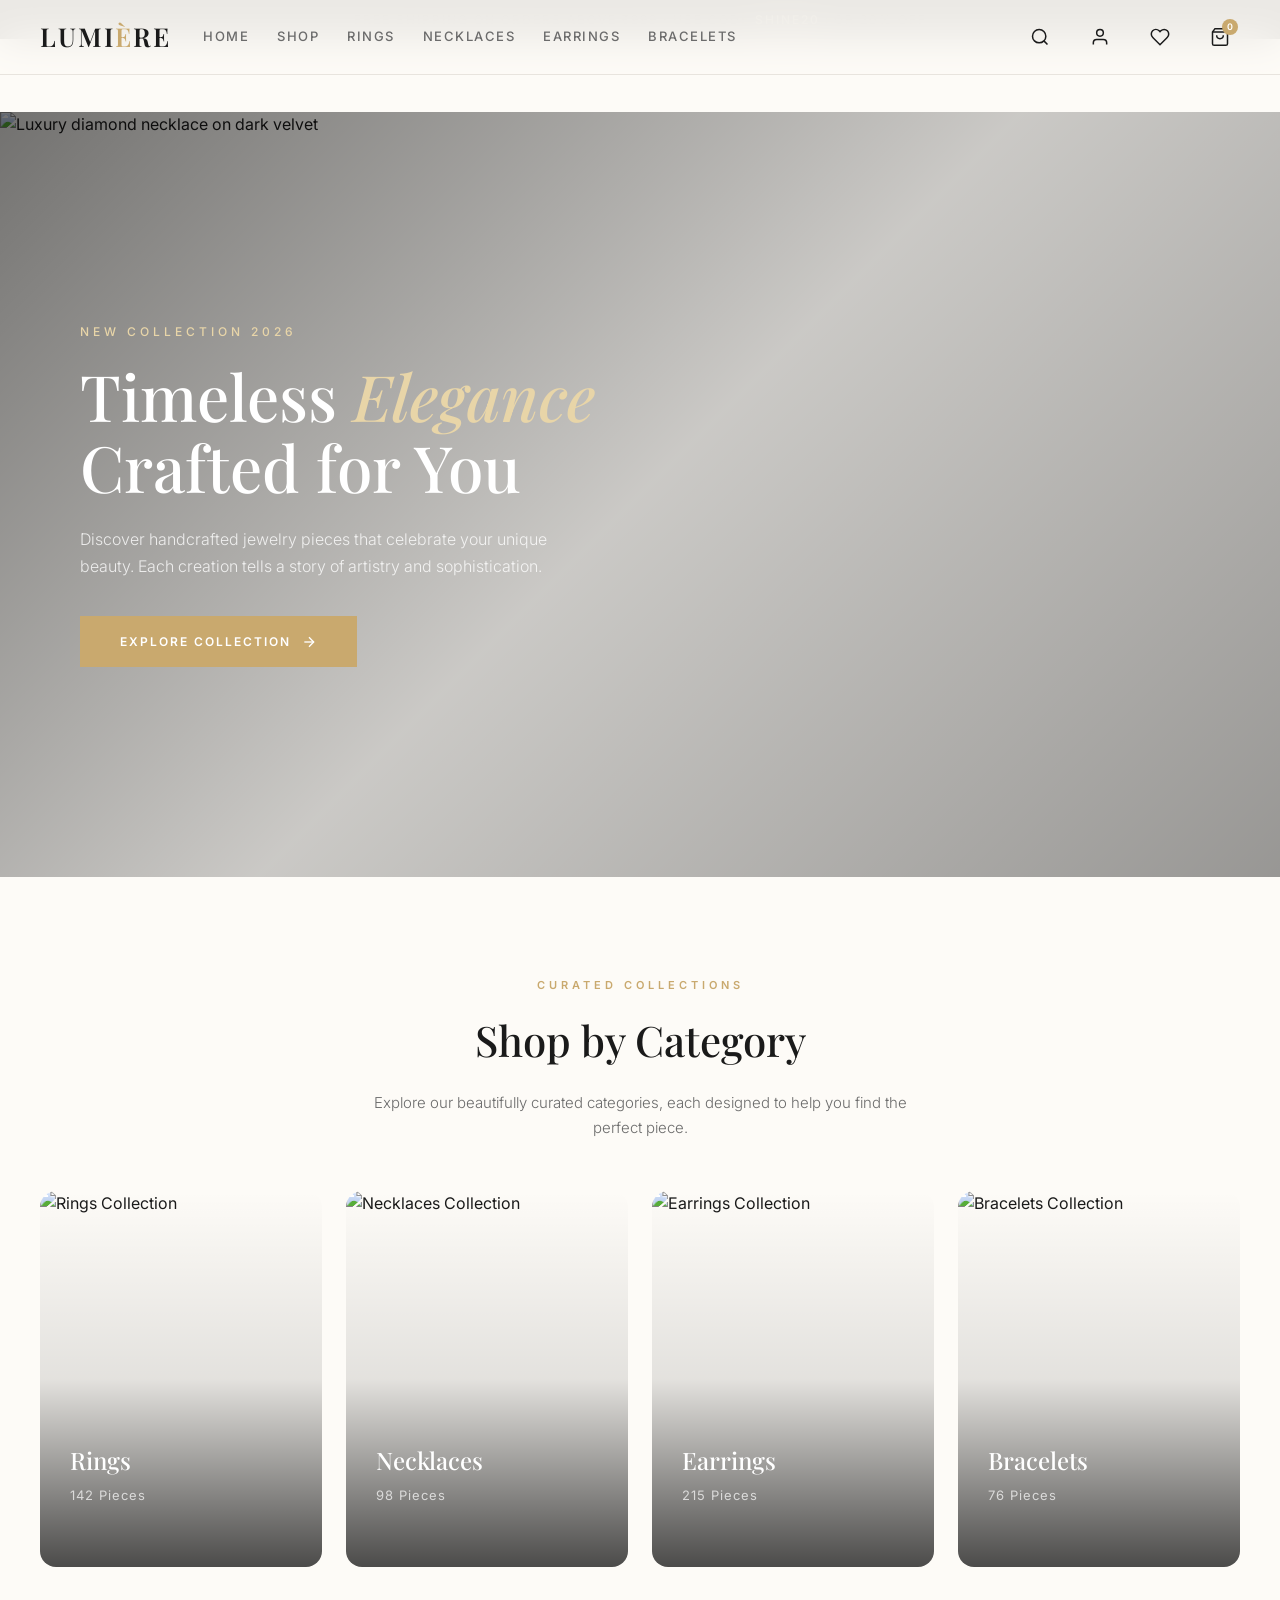
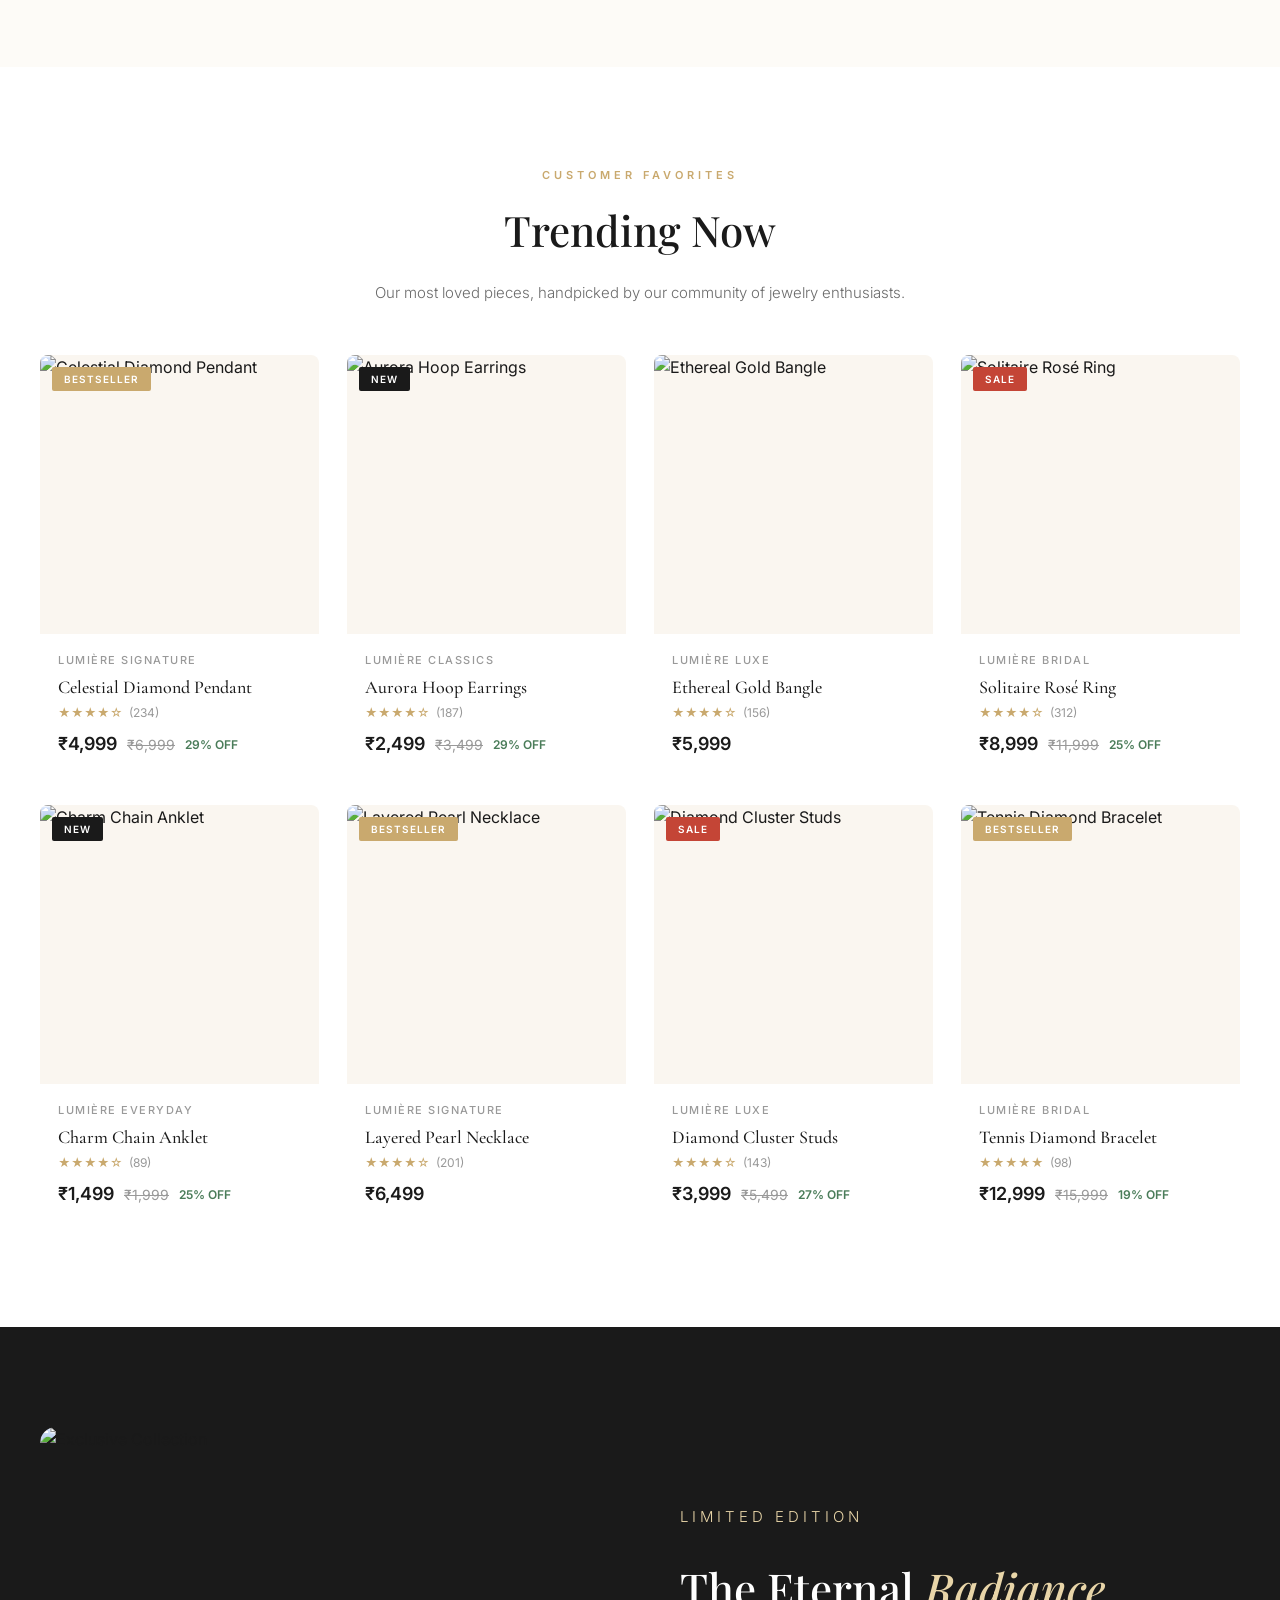
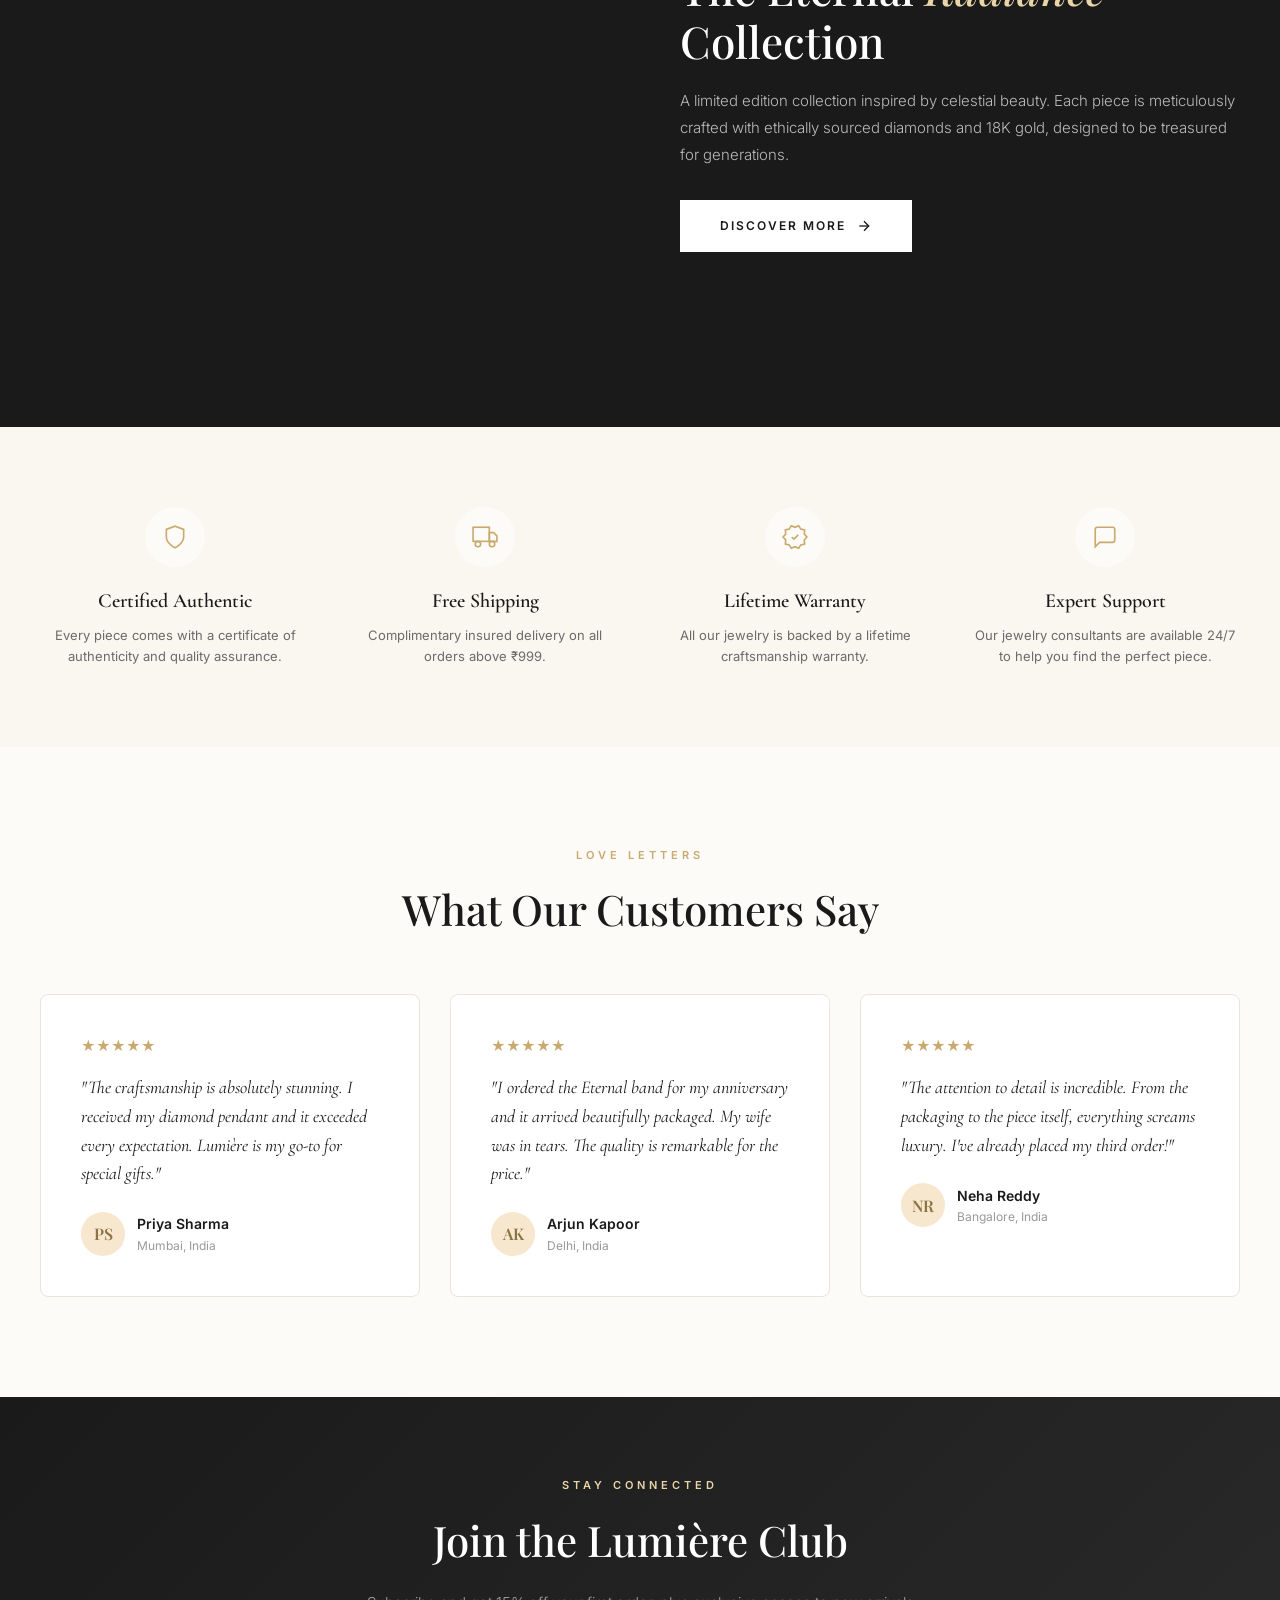
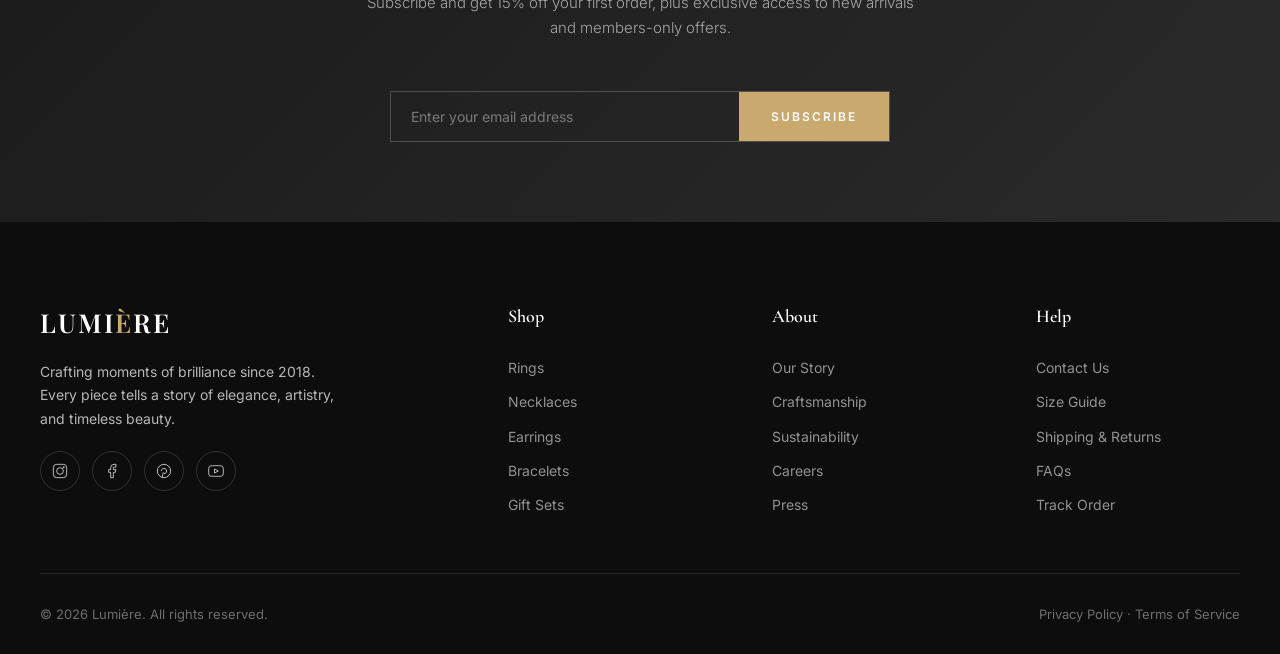
==== index.html @ 69753216 "DONE" ====
<!DOCTYPE html>
<html lang="en">

<head>
    <meta charset="UTF-8">
    <meta name="viewport" content="width=device-width, initial-scale=1.0">
    <meta name="description"
        content="Lumière — Exquisite handcrafted jewelry. Discover timeless elegance in our curated collection of rings, necklaces, earrings, and bracelets.">
    <title>Lumière | Luxury Jewelry — Timeless Elegance</title>
    <link rel="stylesheet" href="styles.css">
    <link rel="stylesheet" href="modal.css">
</head>

<body>

    <!-- Announcement Bar -->
    <div class="announcement-bar">
        Free shipping on orders above ₹999 · Use code <span>SHINE20</span> for 20% off
    </div>

    <!-- Navbar -->
    <nav class="navbar" id="navbar">
        <div class="navbar-inner">
            <div class="nav-left">
                <a href="index.html" class="nav-logo">LUMI<span>È</span>RE</a>
                <div class="nav-links">
                    <a href="index.html">Home</a>
                    <a href="category.html">Shop</a>
                    <a href="category.html?cat=rings">Rings</a>
                    <a href="category.html?cat=necklaces">Necklaces</a>
                    <a href="category.html?cat=earrings">Earrings</a>
                    <a href="category.html?cat=bracelets">Bracelets</a>
                </div>
            </div>
            <div class="nav-right">
                <button class="nav-icon" aria-label="Search">
                    <svg xmlns="http://www.w3.org/2000/svg" fill="none" viewBox="0 0 24 24" stroke="currentColor"
                        stroke-width="1.8">
                        <circle cx="11" cy="11" r="8" />
                        <path d="m21 21-4.35-4.35" />
                    </svg>
                </button>
                <button class="nav-icon account-trigger" aria-label="Account">
                    <svg xmlns="http://www.w3.org/2000/svg" fill="none" viewBox="0 0 24 24" stroke="currentColor"
                        stroke-width="1.8">
                        <path d="M20 21v-2a4 4 0 0 0-4-4H8a4 4 0 0 0-4 4v2" />
                        <circle cx="12" cy="7" r="4" />
                    </svg>
                </button>
                <button class="nav-icon" aria-label="Wishlist">
                    <svg xmlns="http://www.w3.org/2000/svg" fill="none" viewBox="0 0 24 24" stroke="currentColor"
                        stroke-width="1.8">
                        <path
                            d="M20.84 4.61a5.5 5.5 0 0 0-7.78 0L12 5.67l-1.06-1.06a5.5 5.5 0 0 0-7.78 7.78l1.06 1.06L12 21.23l7.78-7.78 1.06-1.06a5.5 5.5 0 0 0 0-7.78z" />
                    </svg>
                </button>
                <a href="cart.html" class="nav-icon" aria-label="Cart">
                    <svg xmlns="http://www.w3.org/2000/svg" fill="none" viewBox="0 0 24 24" stroke="currentColor"
                        stroke-width="1.8">
                        <path d="M6 2 3 6v14a2 2 0 0 0 2 2h14a2 2 0 0 0 2-2V6l-3-4z" />
                        <line x1="3" y1="6" x2="21" y2="6" />
                        <path d="M16 10a4 4 0 0 1-8 0" />
                    </svg>
                    <span class="cart-count" id="navCartCount">3</span>
                </a>
                <button class="hamburger" id="hamburgerBtn" aria-label="Menu">
                    <span></span><span></span><span></span>
                </button>
            </div>
        </div>
    </nav>

    <!-- Mobile Nav -->
    <div class="mobile-overlay" id="mobileOverlay"></div>
    <div class="mobile-nav" id="mobileNav">
        <button class="mobile-nav-close" id="mobileNavClose">✕</button>
        <a href="index.html">Home</a>
        <a href="category.html">Shop All</a>
        <a href="category.html?cat=rings">Rings</a>
        <a href="category.html?cat=necklaces">Necklaces</a>
        <a href="category.html?cat=earrings">Earrings</a>
        <a href="category.html?cat=bracelets">Bracelets</a>
    </div>

    <!-- Hero Section -->
    <section class="hero" id="hero">
        <div class="hero-bg">
            <img src="images/hero-banner.png" alt="Luxury diamond necklace on dark velvet">
            <div class="hero-overlay"></div>
        </div>
        <div class="hero-content">
            <p class="hero-subtitle">New Collection 2026</p>
            <h1 class="hero-title">Timeless <em>Elegance</em> Crafted for You</h1>
            <p class="hero-desc">Discover handcrafted jewelry pieces that celebrate your unique beauty. Each creation
                tells a story of artistry and sophistication.</p>
            <a href="category.html" class="btn-primary">
                Explore Collection
                <svg xmlns="http://www.w3.org/2000/svg" fill="none" viewBox="0 0 24 24" stroke="currentColor"
                    stroke-width="2">
                    <path d="M5 12h14" />
                    <path d="m12 5 7 7-7 7" />
                </svg>
            </a>
        </div>
    </section>

    <!-- Categories Section -->
    <section class="categories-section">
        <div class="container">
            <div class="section-header">
                <p class="section-tag">Curated Collections</p>
                <h2 class="section-title">Shop by Category</h2>
                <p class="section-desc">Explore our beautifully curated categories, each designed to help you find the
                    perfect piece.</p>
            </div>
            <div class="categories-grid">
                <a href="category.html?cat=rings" class="category-card">
                    <img src="images/rings-category.png" alt="Rings Collection">
                    <div class="category-card-overlay">
                        <h3>Rings</h3>
                        <p>142 Pieces</p>
                        <span class="explore-link">Explore →</span>
                    </div>
                </a>
                <a href="category.html?cat=necklaces" class="category-card">
                    <img src="images/necklace-category.png" alt="Necklaces Collection">
                    <div class="category-card-overlay">
                        <h3>Necklaces</h3>
                        <p>98 Pieces</p>
                        <span class="explore-link">Explore →</span>
                    </div>
                </a>
                <a href="category.html?cat=earrings" class="category-card">
                    <img src="images/earrings-category.png" alt="Earrings Collection">
                    <div class="category-card-overlay">
                        <h3>Earrings</h3>
                        <p>215 Pieces</p>
                        <span class="explore-link">Explore →</span>
                    </div>
                </a>
                <a href="category.html?cat=bracelets" class="category-card">
                    <img src="images/bracelet-category.png" alt="Bracelets Collection">
                    <div class="category-card-overlay">
                        <h3>Bracelets</h3>
                        <p>76 Pieces</p>
                        <span class="explore-link">Explore →</span>
                    </div>
                </a>
            </div>
        </div>
    </section>

    <!-- Trending Products -->
    <section class="trending-section">
        <div class="container">
            <div class="section-header">
                <p class="section-tag">Customer Favorites</p>
                <h2 class="section-title">Trending Now</h2>
                <p class="section-desc">Our most loved pieces, handpicked by our community of jewelry enthusiasts.</p>
            </div>
            <div class="products-grid" id="trendingGrid">
                <!-- Products injected by JS -->
            </div>
        </div>
    </section>

    <!-- Banner CTA -->
    <section class="banner-cta">
        <div class="container">
            <div class="banner-cta-inner">
                <div class="banner-cta-img">
                    <img src="images/product-detail.png" alt="Exclusive Collection">
                </div>
                <div class="banner-cta-content">
                    <p class="section-tag">Limited Edition</p>
                    <h2>The Eternal <em style="font-family:var(--font-display);color:var(--gold-light);">Radiance</em>
                        Collection</h2>
                    <p>A limited edition collection inspired by celestial beauty. Each piece is meticulously crafted
                        with ethically sourced diamonds and 18K gold, designed to be treasured for generations.</p>
                    <a href="category.html" class="btn-primary" style="background:#fff;color:var(--charcoal);">
                        Discover More
                        <svg xmlns="http://www.w3.org/2000/svg" fill="none" viewBox="0 0 24 24" stroke="currentColor"
                            stroke-width="2">
                            <path d="M5 12h14" />
                            <path d="m12 5 7 7-7 7" />
                        </svg>
                    </a>
                </div>
            </div>
        </div>
    </section>

    <!-- Features -->
    <section class="features-section">
        <div class="container">
            <div class="features-grid">
                <div class="feature-item">
                    <div class="feature-icon">
                        <svg xmlns="http://www.w3.org/2000/svg" fill="none" viewBox="0 0 24 24" stroke="currentColor"
                            stroke-width="1.5">
                            <path d="M12 22s8-4 8-10V5l-8-3-8 3v7c0 6 8 10 8 10z" />
                        </svg>
                    </div>
                    <h4>Certified Authentic</h4>
                    <p>Every piece comes with a certificate of authenticity and quality assurance.</p>
                </div>
                <div class="feature-item">
                    <div class="feature-icon">
                        <svg xmlns="http://www.w3.org/2000/svg" fill="none" viewBox="0 0 24 24" stroke="currentColor"
                            stroke-width="1.5">
                            <rect x="1" y="3" width="15" height="13" />
                            <polygon points="16 8 20 8 23 11 23 16 16 16 16 8" />
                            <circle cx="5.5" cy="18.5" r="2.5" />
                            <circle cx="18.5" cy="18.5" r="2.5" />
                        </svg>
                    </div>
                    <h4>Free Shipping</h4>
                    <p>Complimentary insured delivery on all orders above ₹999.</p>
                </div>
                <div class="feature-item">
                    <div class="feature-icon">
                        <svg xmlns="http://www.w3.org/2000/svg" fill="none" viewBox="0 0 24 24" stroke="currentColor"
                            stroke-width="1.5">
                            <path
                                d="M23 12l-2.44-2.78.34-3.68-3.61-.82-1.89-3.18L12 3 8.6 1.54 6.71 4.72l-3.61.81.34 3.68L1 12l2.44 2.78-.34 3.69 3.61.82 1.89 3.18L12 21l3.4 1.46 1.89-3.18 3.61-.82-.34-3.68L23 12z" />
                            <path d="m9 12 2 2 4-4" />
                        </svg>
                    </div>
                    <h4>Lifetime Warranty</h4>
                    <p>All our jewelry is backed by a lifetime craftsmanship warranty.</p>
                </div>
                <div class="feature-item">
                    <div class="feature-icon">
                        <svg xmlns="http://www.w3.org/2000/svg" fill="none" viewBox="0 0 24 24" stroke="currentColor"
                            stroke-width="1.5">
                            <path d="M21 15a2 2 0 0 1-2 2H7l-4 4V5a2 2 0 0 1 2-2h14a2 2 0 0 1 2 2z" />
                        </svg>
                    </div>
                    <h4>Expert Support</h4>
                    <p>Our jewelry consultants are available 24/7 to help you find the perfect piece.</p>
                </div>
            </div>
        </div>
    </section>

    <!-- Testimonials -->
    <section class="testimonials-section">
        <div class="container">
            <div class="section-header">
                <p class="section-tag">Love Letters</p>
                <h2 class="section-title">What Our Customers Say</h2>
            </div>
            <div class="testimonials-grid">
                <div class="testimonial-card">
                    <div class="testimonial-stars">★★★★★</div>
                    <p class="testimonial-text">"The craftsmanship is absolutely stunning. I received my diamond pendant
                        and it exceeded every expectation. Lumière is my go-to for special gifts."</p>
                    <div class="testimonial-author">
                        <div class="testimonial-avatar">PS</div>
                        <div>
                            <p class="testimonial-name">Priya Sharma</p>
                            <p class="testimonial-loc">Mumbai, India</p>
                        </div>
                    </div>
                </div>
                <div class="testimonial-card">
                    <div class="testimonial-stars">★★★★★</div>
                    <p class="testimonial-text">"I ordered the Eternal band for my anniversary and it arrived
                        beautifully packaged. My wife was in tears. The quality is remarkable for the price."</p>
                    <div class="testimonial-author">
                        <div class="testimonial-avatar">AK</div>
                        <div>
                            <p class="testimonial-name">Arjun Kapoor</p>
                            <p class="testimonial-loc">Delhi, India</p>
                        </div>
                    </div>
                </div>
                <div class="testimonial-card">
                    <div class="testimonial-stars">★★★★★</div>
                    <p class="testimonial-text">"The attention to detail is incredible. From the packaging to the piece
                        itself, everything screams luxury. I've already placed my third order!"</p>
                    <div class="testimonial-author">
                        <div class="testimonial-avatar">NR</div>
                        <div>
                            <p class="testimonial-name">Neha Reddy</p>
                            <p class="testimonial-loc">Bangalore, India</p>
                        </div>
                    </div>
                </div>
            </div>
        </div>
    </section>

    <!-- Newsletter -->
    <section class="newsletter-section">
        <div class="container">
            <div class="section-header">
                <p class="section-tag">Stay Connected</p>
                <h2 class="section-title">Join the Lumière Club</h2>
                <p class="section-desc">Subscribe and get 15% off your first order, plus exclusive access to new
                    arrivals and members-only offers.</p>
            </div>
            <form class="newsletter-form" onsubmit="event.preventDefault()">
                <input type="email" placeholder="Enter your email address" required>
                <button type="submit">Subscribe</button>
            </form>
        </div>
    </section>

    <!-- Footer -->
    <footer class="footer">
        <div class="container">
            <div class="footer-grid">
                <div class="footer-brand">
                    <a href="index.html" class="nav-logo">LUMI<span>È</span>RE</a>
                    <p>Crafting moments of brilliance since 2018. Every piece tells a story of elegance, artistry, and
                        timeless beauty.</p>
                    <div class="footer-social">
                        <a href="#" aria-label="Instagram"><svg xmlns="http://www.w3.org/2000/svg" fill="none"
                                viewBox="0 0 24 24" stroke="currentColor" stroke-width="1.5">
                                <rect x="2" y="2" width="20" height="20" rx="5" />
                                <circle cx="12" cy="12" r="5" />
                                <circle cx="17.5" cy="6.5" r="1.5" fill="currentColor" stroke="none" />
                            </svg></a>
                        <a href="#" aria-label="Facebook"><svg xmlns="http://www.w3.org/2000/svg" fill="none"
                                viewBox="0 0 24 24" stroke="currentColor" stroke-width="1.5">
                                <path d="M18 2h-3a5 5 0 0 0-5 5v3H7v4h3v8h4v-8h3l1-4h-4V7a1 1 0 0 1 1-1h3z" />
                            </svg></a>
                        <a href="#" aria-label="Pinterest"><svg xmlns="http://www.w3.org/2000/svg" fill="none"
                                viewBox="0 0 24 24" stroke="currentColor" stroke-width="1.5">
                                <circle cx="12" cy="12" r="10" />
                                <path d="M8 12c0-2.2 1.8-4 4-4s4 1.8 4 4-1.8 4-4 4" />
                                <path d="M9 22l2-8" />
                            </svg></a>
                        <a href="#" aria-label="YouTube"><svg xmlns="http://www.w3.org/2000/svg" fill="none"
                                viewBox="0 0 24 24" stroke="currentColor" stroke-width="1.5">
                                <path
                                    d="M22.54 6.42a2.78 2.78 0 0 0-1.94-2C18.88 4 12 4 12 4s-6.88 0-8.6.46a2.78 2.78 0 0 0-1.94 2A29 29 0 0 0 1 12a29 29 0 0 0 .46 5.58A2.78 2.78 0 0 0 3.4 19.6c1.72.44 8.6.44 8.6.44s6.88 0 8.6-.46a2.78 2.78 0 0 0 1.94-2A29 29 0 0 0 23 12a29 29 0 0 0-.46-5.58z" />
                                <polygon points="9.75 15.02 15.5 12 9.75 8.98 9.75 15.02" />
                            </svg></a>
                    </div>
                </div>
                <div class="footer-col">
                    <h4>Shop</h4>
                    <a href="category.html?cat=rings">Rings</a>
                    <a href="category.html?cat=necklaces">Necklaces</a>
                    <a href="category.html?cat=earrings">Earrings</a>
                    <a href="category.html?cat=bracelets">Bracelets</a>
                    <a href="#">Gift Sets</a>
                </div>
                <div class="footer-col">
                    <h4>About</h4>
                    <a href="#">Our Story</a>
                    <a href="#">Craftsmanship</a>
                    <a href="#">Sustainability</a>
                    <a href="#">Careers</a>
                    <a href="#">Press</a>
                </div>
                <div class="footer-col">
                    <h4>Help</h4>
                    <a href="#">Contact Us</a>
                    <a href="#">Size Guide</a>
                    <a href="#">Shipping & Returns</a>
                    <a href="#">FAQs</a>
                    <a href="#">Track Order</a>
                </div>
            </div>
            <div class="footer-bottom">
                <p>© 2026 Lumière. All rights reserved.</p>
                <p>Privacy Policy · Terms of Service</p>
            </div>
        </div>
    </footer>

    <div id="accountModalRoot"></div>
    <div id="toastRoot"></div>
    <script src="main.js"></script>
</body>

</html>
---- styles.css ----
@import url('https://fonts.googleapis.com/css2?family=Cormorant+Garamond:ital,wght@0,300;0,400;0,500;0,600;0,700;1,300;1,400&family=Inter:wght@300;400;500;600&family=Playfair+Display:ital,wght@0,400;0,500;0,600;0,700;1,400;1,500&display=swap');

:root {
  --gold: #C9A96E;
  --gold-light: #E8D5A8;
  --gold-dark: #8B7342;
  --rose-gold: #B76E79;
  --champagne: #F7E7CE;
  --cream: #FAF6F0;
  --ivory: #FFFFF0;
  --charcoal: #1A1A1A;
  --dark: #0D0D0D;
  --text-primary: #1A1A1A;
  --text-secondary: #6B6B6B;
  --text-light: #999999;
  --border: #E8E4DE;
  --bg-card: #FFFFFF;
  --bg-page: #FDFBF7;
  --success: #4A7C59;
  --error: #C44536;
  --shadow-sm: 0 2px 8px rgba(0,0,0,0.04);
  --shadow-md: 0 4px 20px rgba(0,0,0,0.06);
  --shadow-lg: 0 8px 40px rgba(0,0,0,0.08);
  --shadow-gold: 0 4px 20px rgba(201,169,110,0.15);
  --radius-sm: 4px;
  --radius-md: 8px;
  --radius-lg: 16px;
  --radius-xl: 24px;
  --font-display: 'Playfair Display', serif;
  --font-elegant: 'Cormorant Garamond', serif;
  --font-body: 'Inter', sans-serif;
  --transition: all 0.4s cubic-bezier(0.25, 0.46, 0.45, 0.94);
  --transition-fast: all 0.2s ease;
}

*, *::before, *::after { margin: 0; padding: 0; box-sizing: border-box; }

html { scroll-behavior: smooth; font-size: 16px; }

body {
  font-family: var(--font-body);
  background: var(--bg-page);
  color: var(--text-primary);
  line-height: 1.6;
  -webkit-font-smoothing: antialiased;
  overflow-x: hidden;
}

a { text-decoration: none; color: inherit; transition: var(--transition-fast); }
img { max-width: 100%; height: auto; display: block; }
button { cursor: pointer; border: none; outline: none; font-family: var(--font-body); }
ul, ol { list-style: none; }

.container { max-width: 1400px; margin: 0 auto; padding: 0 40px; }
@media(max-width:768px) { .container { padding: 0 20px; } }

/* ======================== NAVBAR ======================== */
.navbar {
  position: fixed; top: 0; left: 0; width: 100%; z-index: 1000;
  background: rgba(253,251,247,0.92); backdrop-filter: blur(20px);
  border-bottom: 1px solid var(--border);
  transition: var(--transition);
}
.navbar.scrolled { background: rgba(253,251,247,0.98); box-shadow: var(--shadow-sm); }

.navbar-inner {
  display: flex; align-items: center; justify-content: space-between;
  padding: 16px 40px; max-width: 1400px; margin: 0 auto;
}

.nav-left { display: flex; align-items: center; gap: 32px; }
.nav-logo {
  font-family: var(--font-display); font-size: 26px; font-weight: 600;
  color: var(--charcoal); letter-spacing: 2px;
}
.nav-logo span { color: var(--gold); }

.nav-links { display: flex; gap: 28px; }
.nav-links a {
  font-size: 13px; font-weight: 500; letter-spacing: 1.5px;
  text-transform: uppercase; color: var(--text-secondary);
  position: relative; padding: 4px 0;
}
.nav-links a::after {
  content: ''; position: absolute; bottom: 0; left: 0; width: 0; height: 1.5px;
  background: var(--gold); transition: var(--transition);
}
.nav-links a:hover { color: var(--charcoal); }
.nav-links a:hover::after { width: 100%; }

.nav-right { display: flex; align-items: center; gap: 20px; }
.nav-icon {
  width: 40px; height: 40px; display: flex; align-items: center; justify-content: center;
  border-radius: 50%; transition: var(--transition-fast); position: relative;
  background: transparent; color: var(--charcoal);
}
.nav-icon:hover { background: var(--champagne); }
.nav-icon svg { width: 20px; height: 20px; }
.cart-count {
  position: absolute; top: 2px; right: 2px; width: 16px; height: 16px;
  background: var(--gold); color: #fff; font-size: 9px; font-weight: 600;
  border-radius: 50%; display: flex; align-items: center; justify-content: center;
}

.hamburger { display: none; flex-direction: column; gap: 5px; background: none; padding: 8px; }
.hamburger span { width: 22px; height: 1.5px; background: var(--charcoal); transition: var(--transition); }

/* ======================== ANNOUNCEMENT BAR ======================== */
.announcement-bar {
  background: var(--charcoal); color: #000000; text-align: center;
  padding: 10px 20px; font-size: 12px; letter-spacing: 2px;
  text-transform: uppercase; font-weight: 400;
}
.announcement-bar span { color: var(--gold-light); font-weight: 500; }

/* ======================== HERO ======================== */
.hero {
  margin-top: 73px; position: relative; height: 85vh; min-height: 600px;
  overflow: hidden; display: flex; align-items: center;
}
.hero-bg {
  position: absolute; inset: 0; z-index: 0;
}
.hero-bg img { width: 100%; height: 100%; object-fit: cover; }
.hero-overlay {
  position: absolute; inset: 0;
  background: linear-gradient(135deg, rgba(0,0,0,0.55) 0%, rgba(0,0,0,0.2) 50%, rgba(0,0,0,0.4) 100%);
}
.hero-content {
  position: relative; z-index: 2; color: #fff; max-width: 650px; padding-left: 80px;
}
.hero-subtitle {
  font-family: var(--font-body); font-size: 12px; letter-spacing: 4px;
  text-transform: uppercase; color: var(--gold-light); margin-bottom: 20px;
  font-weight: 500;
}
.hero-title {
  font-family: var(--font-display); font-size: 64px; font-weight: 500;
  line-height: 1.1; margin-bottom: 24px;
}
.hero-title em { font-style: italic; color: var(--gold-light); }
.hero-desc {
  font-size: 16px; line-height: 1.7; color: rgba(255,255,255,0.8);
  margin-bottom: 36px; max-width: 480px; font-weight: 300;
}
.btn-primary {
  display: inline-flex; align-items: center; gap: 10px;
  padding: 16px 40px; background: var(--gold); color: #fff;
  font-size: 12px; font-weight: 600; letter-spacing: 2px;
  text-transform: uppercase; border-radius: 0; transition: var(--transition);
}
.btn-primary:hover { background: var(--gold-dark); transform: translateY(-2px); box-shadow: var(--shadow-gold); }
.btn-primary svg { width: 16px; height: 16px; transition: var(--transition); }
.btn-primary:hover svg { transform: translateX(4px); }

.btn-outline {
  display: inline-flex; align-items: center; gap: 10px;
  padding: 14px 36px; border: 1.5px solid var(--gold); color: var(--gold);
  background: transparent; font-size: 12px; font-weight: 600;
  letter-spacing: 2px; text-transform: uppercase; transition: var(--transition);
}
.btn-outline:hover { background: var(--gold); color: #fff; }

.btn-dark {
  display: inline-flex; align-items: center; gap: 10px;
  padding: 14px 36px; background: var(--charcoal); color: #fff;
  font-size: 12px; font-weight: 600; letter-spacing: 2px;
  text-transform: uppercase; transition: var(--transition);
}
.btn-dark:hover { background: #333; }

/* ======================== SECTION HEADER ======================== */
.section-header { text-align: center; margin-bottom: 50px; }
.section-tag {
  font-size: 11px; letter-spacing: 4px; text-transform: uppercase;
  color: var(--gold); font-weight: 600; margin-bottom: 12px;
}
.section-title {
  font-family: var(--font-display); font-size: 42px; font-weight: 500;
  color: var(--charcoal); margin-bottom: 16px;
}
.section-desc {
  font-size: 15px; color: var(--text-secondary); max-width: 560px;
  margin: 0 auto; line-height: 1.7; font-weight: 300;
}

/* ======================== CATEGORIES SECTION ======================== */
.categories-section { padding: 100px 0; }
.categories-grid {
  display: grid; grid-template-columns: repeat(4, 1fr); gap: 24px;
}
.category-card {
  position: relative; border-radius: var(--radius-lg); overflow: hidden;
  aspect-ratio: 3/4; cursor: pointer; group: true;
}
.category-card img {
  width: 100%; height: 100%; object-fit: cover;
  transition: transform 0.8s cubic-bezier(0.25, 0.46, 0.45, 0.94);
}
.category-card:hover img { transform: scale(1.08); }
.category-card-overlay {
  position: absolute; inset: 0;
  background: linear-gradient(to top, rgba(0,0,0,0.7) 0%, rgba(0,0,0,0.1) 50%, transparent 100%);
  display: flex; flex-direction: column; justify-content: flex-end; padding: 30px;
  transition: var(--transition);
}
.category-card:hover .category-card-overlay { background: linear-gradient(to top, rgba(0,0,0,0.8) 0%, rgba(0,0,0,0.2) 60%, transparent 100%); }
.category-card h3 {
  font-family: var(--font-display); font-size: 24px; color: #fff;
  font-weight: 500; margin-bottom: 6px;
}
.category-card p {
  font-size: 13px; color: rgba(255,255,255,0.7); letter-spacing: 1px;
}
.category-card .explore-link {
  display: inline-flex; align-items: center; gap: 6px;
  color: var(--gold-light); font-size: 12px; letter-spacing: 1.5px;
  text-transform: uppercase; font-weight: 500; margin-top: 12px;
  opacity: 0; transform: translateY(10px); transition: var(--transition);
}
.category-card:hover .explore-link { opacity: 1; transform: translateY(0); }

/* ======================== TRENDING / PRODUCT GRID ======================== */
.trending-section { padding: 100px 0; background: #fff; }
.products-grid {
  display: grid; grid-template-columns: repeat(4, 1fr); gap: 28px;
}
.product-card {
  background: var(--bg-card); border-radius: var(--radius-md);
  overflow: hidden; transition: var(--transition); position: relative;
}
.product-card:hover { transform: translateY(-6px); box-shadow: var(--shadow-lg); }
.product-img-wrap {
  position: relative; overflow: hidden; aspect-ratio: 1;
  background: var(--cream);
}
.product-img-wrap img {
  width: 100%; height: 100%; object-fit: cover;
  transition: transform 0.6s cubic-bezier(0.25, 0.46, 0.45, 0.94);
}
.product-card:hover .product-img-wrap img { transform: scale(1.06); }
.product-badge {
  position: absolute; top: 12px; left: 12px; padding: 4px 12px;
  font-size: 10px; font-weight: 600; letter-spacing: 1px; text-transform: uppercase;
  border-radius: 2px;
}
.badge-new { background: var(--charcoal); color: #fff; }
.badge-sale { background: var(--error); color: #fff; }
.badge-bestseller { background: var(--gold); color: #fff; }
.product-actions {
  position: absolute; right: 12px; top: 12px;
  display: flex; flex-direction: column; gap: 8px;
  opacity: 0; transform: translateX(10px); transition: var(--transition);
}
.product-card:hover .product-actions { opacity: 1; transform: translateX(0); }
.product-action-btn {
  width: 36px; height: 36px; border-radius: 50%; background: #fff;
  display: flex; align-items: center; justify-content: center;
  box-shadow: var(--shadow-sm); transition: var(--transition-fast);
}
.product-action-btn:hover { background: var(--gold); color: #fff; }
.product-action-btn svg { width: 16px; height: 16px; }
.product-info { padding: 18px; }
.product-brand {
  font-size: 11px; color: var(--text-light); text-transform: uppercase;
  letter-spacing: 1.5px; margin-bottom: 6px; font-weight: 500;
}
.product-name {
  font-family: var(--font-elegant); font-size: 18px; font-weight: 500;
  color: var(--charcoal); margin-bottom: 4px; line-height: 1.3;
}
.product-name a:hover { color: var(--gold); }
.product-rating { display: flex; align-items: center; gap: 6px; margin-bottom: 8px; }
.stars { color: var(--gold); font-size: 12px; display: flex; gap: 2px; }
.rating-count { font-size: 12px; color: var(--text-light); }
.product-price { display: flex; align-items: center; gap: 10px; }
.price-current { font-size: 18px; font-weight: 600; color: var(--charcoal); }
.price-original {
  font-size: 14px; color: var(--text-light);
  text-decoration: line-through;
}
.price-discount { font-size: 12px; color: var(--success); font-weight: 600; }

/* ======================== BANNER CTA ======================== */
.banner-cta {
  padding: 100px 0; position: relative; overflow: hidden;
  background: var(--charcoal);
}
.banner-cta-inner {
  display: flex; align-items: center; gap: 80px;
}
.banner-cta-img { flex: 1; border-radius: var(--radius-lg); overflow: hidden; }
.banner-cta-img img { width: 100%; height: 500px; object-fit: cover; }
.banner-cta-content { flex: 1; color: #fff; }
.banner-cta-content .section-tag { color: var(--gold-light); }
.banner-cta-content h2 {
  font-family: var(--font-display); font-size: 44px; font-weight: 500;
  line-height: 1.2; margin-bottom: 20px;
}
.banner-cta-content p {
  font-size: 15px; line-height: 1.8; color: rgba(255,255,255,0.7);
  margin-bottom: 32px; font-weight: 300;
}

/* ======================== FEATURES ======================== */
.features-section { padding: 80px 0; background: var(--cream); }
.features-grid {
  display: grid; grid-template-columns: repeat(4, 1fr); gap: 40px;
}
.feature-item { text-align: center; }
.feature-icon {
  width: 60px; height: 60px; margin: 0 auto 18px;
  display: flex; align-items: center; justify-content: center;
  background: var(--bg-page); border-radius: 50%; color: var(--gold);
}
.feature-icon svg { width: 26px; height: 26px; }
.feature-item h4 {
  font-family: var(--font-elegant); font-size: 20px; font-weight: 600;
  margin-bottom: 8px; color: var(--charcoal);
}
.feature-item p { font-size: 13px; color: var(--text-secondary); line-height: 1.6; }

/* ======================== TESTIMONIALS ======================== */
.testimonials-section { padding: 100px 0; }
.testimonials-grid { display: grid; grid-template-columns: repeat(3, 1fr); gap: 30px; }
.testimonial-card {
  background: #fff; padding: 40px; border-radius: var(--radius-md);
  border: 1px solid var(--border); transition: var(--transition);
}
.testimonial-card:hover { box-shadow: var(--shadow-md); border-color: var(--gold-light); }
.testimonial-stars { color: var(--gold); font-size: 14px; margin-bottom: 16px; display: flex; gap: 3px; }
.testimonial-text {
  font-family: var(--font-elegant); font-size: 18px; font-style: italic;
  line-height: 1.6; color: var(--text-primary); margin-bottom: 24px;
}
.testimonial-author { display: flex; align-items: center; gap: 12px; }
.testimonial-avatar {
  width: 44px; height: 44px; border-radius: 50%; background: var(--champagne);
  display: flex; align-items: center; justify-content: center;
  font-family: var(--font-display); font-weight: 600; color: var(--gold-dark);
  font-size: 16px;
}
.testimonial-name { font-weight: 600; font-size: 14px; }
.testimonial-loc { font-size: 12px; color: var(--text-light); }

/* ======================== NEWSLETTER ======================== */
.newsletter-section {
  padding: 80px 0; background: linear-gradient(135deg, var(--charcoal) 0%, #2a2a2a 100%);
  text-align: center;
}
.newsletter-section .section-tag { color: var(--gold-light); }
.newsletter-section .section-title { color: #fff; }
.newsletter-section .section-desc { color: rgba(255,255,255,0.6); }
.newsletter-form {
  display: flex; max-width: 500px; margin: 30px auto 0;
  border: 1px solid rgba(255,255,255,0.2); border-radius: 0;
  overflow: hidden;
}
.newsletter-form input {
  flex: 1; padding: 16px 20px; background: transparent; border: none;
  color: #fff; font-family: var(--font-body); font-size: 14px; outline: none;
}
.newsletter-form input::placeholder { color: rgba(255,255,255,0.4); }
.newsletter-form button {
  padding: 16px 32px; background: var(--gold); color: #fff;
  font-size: 12px; font-weight: 600; letter-spacing: 2px; text-transform: uppercase;
  transition: var(--transition);
}
.newsletter-form button:hover { background: var(--gold-dark); }

/* ======================== FOOTER ======================== */
.footer { padding: 80px 0 30px; background: var(--dark); color: rgba(255,255,255,0.7); }
.footer-grid {
  display: grid; grid-template-columns: 2fr 1fr 1fr 1fr; gap: 60px;
  padding-bottom: 50px; border-bottom: 1px solid rgba(255,255,255,0.1);
}
.footer-brand .nav-logo { color: #fff; margin-bottom: 16px; display: inline-block; }
.footer-brand p { font-size: 14px; line-height: 1.7; max-width: 300px; }
.footer-col h4 {
  font-family: var(--font-elegant); font-size: 18px; font-weight: 600;
  color: #fff; margin-bottom: 20px;
}
.footer-col a { display: block; font-size: 14px; padding: 6px 0; color: rgba(255,255,255,0.55); }
.footer-col a:hover { color: var(--gold-light); }
.footer-social { display: flex; gap: 12px; margin-top: 20px; }
.footer-social a {
  width: 40px; height: 40px; border-radius: 50%;
  border: 1px solid rgba(255,255,255,0.15); display: flex;
  align-items: center; justify-content: center; transition: var(--transition-fast);
}
.footer-social a:hover { border-color: var(--gold); background: var(--gold); color: #fff; }
.footer-social svg { width: 16px; height: 16px; }
.footer-bottom {
  display: flex; align-items: center; justify-content: space-between;
  padding-top: 30px; font-size: 13px; color: rgba(255,255,255,0.4);
}

/* ======================== MOBILE NAV ======================== */
.mobile-nav {
  display: none; position: fixed; top: 0; right: -100%; width: 320px; height: 100vh;
  background: var(--bg-page); z-index: 2000; padding: 80px 30px 30px;
  transition: right 0.4s cubic-bezier(0.25, 0.46, 0.45, 0.94);
  box-shadow: -10px 0 40px rgba(0,0,0,0.1);
}
.mobile-nav.active { right: 0; }
.mobile-nav-close {
  position: absolute; top: 20px; right: 20px; width: 40px; height: 40px;
  background: none; display: flex; align-items: center; justify-content: center;
  font-size: 24px; color: var(--charcoal);
}
.mobile-nav a {
  display: block; padding: 14px 0; font-size: 15px; font-weight: 500;
  letter-spacing: 1px; text-transform: uppercase; color: var(--charcoal);
  border-bottom: 1px solid var(--border);
}
.mobile-overlay {
  display: none; position: fixed; inset: 0; background: rgba(0,0,0,0.5);
  z-index: 1999;
}
.mobile-overlay.active { display: block; }

/* ======================== RESPONSIVE ======================== */
@media(max-width:1024px) {
  .hero-title { font-size: 48px; }
  .hero-content { padding-left: 40px; }
  .categories-grid { grid-template-columns: repeat(2, 1fr); }
  .products-grid { grid-template-columns: repeat(2, 1fr); }
  .features-grid { grid-template-columns: repeat(2, 1fr); }
  .testimonials-grid { grid-template-columns: 1fr; }
  .banner-cta-inner { flex-direction: column; gap: 40px; }
  .footer-grid { grid-template-columns: repeat(2, 1fr); gap: 40px; }
}

@media(max-width:768px) {
  .nav-links { display: none; }
  .hamburger { display: flex; }
  .mobile-nav { display: block; }
  .hero { height: 70vh; min-height: 480px; }
  .hero-title { font-size: 36px; }
  .hero-content { padding-left: 20px; }
  .hero-desc { font-size: 14px; }
  .section-title { font-size: 32px; }
  .categories-grid { grid-template-columns: 1fr 1fr; gap: 16px; }
  .products-grid { grid-template-columns: 1fr 1fr; gap: 16px; }
  .features-grid { grid-template-columns: 1fr 1fr; gap: 24px; }
  .footer-grid { grid-template-columns: 1fr; gap: 30px; }
  .footer-bottom { flex-direction: column; gap: 10px; text-align: center; }
  .navbar-inner { padding: 14px 20px; }
  .newsletter-form { flex-direction: column; }
  .newsletter-form button { padding: 14px; }
}

@media(max-width:480px) {
  .categories-grid { grid-template-columns: 1fr; }
  .products-grid { grid-template-columns: 1fr; }
  .hero-title { font-size: 30px; }
}
---- modal.css ----
/* ======================== ACCOUNT MODAL ======================== */
.modal-overlay {
    display: none;
    position: fixed;
    inset: 0;
    background: rgba(0, 0, 0, 0.55);
    z-index: 3000;
    align-items: center;
    justify-content: center;
    backdrop-filter: blur(6px);
    opacity: 0;
    transition: opacity 0.3s ease;
}

.modal-overlay.active {
    display: flex;
    opacity: 1;
}

.account-modal {
    background: #fff;
    border-radius: var(--radius-lg);
    width: 440px;
    max-width: 95vw;
    max-height: 90vh;
    overflow-y: auto;
    position: relative;
    animation: modalSlide 0.4s cubic-bezier(0.34, 1.56, 0.64, 1);
    box-shadow: 0 25px 60px rgba(0, 0, 0, 0.15);
}

@keyframes modalSlide {
    from {
        transform: translateY(30px) scale(0.95);
        opacity: 0;
    }

    to {
        transform: translateY(0) scale(1);
        opacity: 1;
    }
}

.modal-close {
    position: absolute;
    top: 16px;
    right: 16px;
    width: 36px;
    height: 36px;
    border-radius: 50%;
    background: var(--cream);
    display: flex;
    align-items: center;
    justify-content: center;
    font-size: 18px;
    color: var(--text-secondary);
    z-index: 2;
    transition: var(--transition-fast);
}

.modal-close:hover {
    background: var(--border);
    color: var(--charcoal);
}

.modal-header {
    padding: 40px 36px 0;
    text-align: center;
}

.modal-header .modal-logo {
    font-family: var(--font-display);
    font-size: 22px;
    font-weight: 600;
    color: var(--charcoal);
    letter-spacing: 2px;
    margin-bottom: 8px;
}

.modal-header .modal-logo span {
    color: var(--gold);
}

.modal-header h2 {
    font-family: var(--font-display);
    font-size: 26px;
    font-weight: 500;
    color: var(--charcoal);
    margin-bottom: 6px;
}

.modal-header p {
    font-size: 14px;
    color: var(--text-secondary);
}

/* Tab switcher */
.modal-tabs {
    display: flex;
    margin: 24px 36px 0;
    border-bottom: 2px solid var(--border);
}

.modal-tab {
    flex: 1;
    padding: 12px;
    text-align: center;
    font-size: 13px;
    font-weight: 600;
    letter-spacing: 1.5px;
    text-transform: uppercase;
    color: var(--text-light);
    background: none;
    position: relative;
    transition: var(--transition-fast);
}

.modal-tab::after {
    content: '';
    position: absolute;
    bottom: -2px;
    left: 0;
    width: 0;
    height: 2px;
    background: var(--gold);
    transition: var(--transition);
}

.modal-tab.active {
    color: var(--charcoal);
}

.modal-tab.active::after {
    width: 100%;
}

/* Modal body */
.modal-body {
    padding: 28px 36px 36px;
}

.modal-form {
    display: none;
    flex-direction: column;
    gap: 16px;
}

.modal-form.active {
    display: flex;
}

.modal-form .form-group {
    display: flex;
    flex-direction: column;
    gap: 6px;
}

.modal-form label {
    font-size: 12px;
    font-weight: 600;
    color: var(--text-secondary);
    text-transform: uppercase;
    letter-spacing: 1px;
}

.modal-form .form-input {
    padding: 14px 16px;
    border: 1.5px solid var(--border);
    border-radius: var(--radius-sm);
    font-size: 14px;
    font-family: var(--font-body);
    color: var(--charcoal);
    outline: none;
    transition: var(--transition-fast);
    width: 100%;
}

.modal-form .form-input:focus {
    border-color: var(--gold);
    box-shadow: 0 0 0 3px rgba(201, 169, 110, 0.1);
}

.password-wrap {
    position: relative;
}

.password-wrap .form-input {
    padding-right: 44px;
}

.password-toggle {
    position: absolute;
    right: 14px;
    top: 50%;
    transform: translateY(-50%);
    background: none;
    color: var(--text-light);
    transition: var(--transition-fast);
}

.password-toggle:hover {
    color: var(--charcoal);
}

.password-toggle svg {
    width: 18px;
    height: 18px;
}

.modal-form .btn-submit {
    width: 100%;
    padding: 16px;
    background: var(--gold);
    color: #fff;
    font-size: 13px;
    font-weight: 600;
    letter-spacing: 2px;
    text-transform: uppercase;
    transition: var(--transition);
    border-radius: var(--radius-sm);
    margin-top: 4px;
}

.modal-form .btn-submit:hover {
    background: var(--gold-dark);
    transform: translateY(-1px);
}

.form-extras {
    display: flex;
    justify-content: space-between;
    align-items: center;
}

.remember-wrap {
    display: flex;
    align-items: center;
    gap: 8px;
    font-size: 13px;
    color: var(--text-secondary);
    cursor: pointer;
}

.remember-wrap input[type="checkbox"] {
    accent-color: var(--gold);
    width: 16px;
    height: 16px;
}

.forgot-link {
    font-size: 13px;
    color: var(--gold);
    font-weight: 500;
}

.forgot-link:hover {
    color: var(--gold-dark);
    text-decoration: underline;
}

/* Divider */
.modal-divider {
    display: flex;
    align-items: center;
    gap: 14px;
    margin: 20px 0;
    font-size: 12px;
    color: var(--text-light);
    text-transform: uppercase;
    letter-spacing: 1px;
}

.modal-divider::before,
.modal-divider::after {
    content: '';
    flex: 1;
    height: 1px;
    background: var(--border);
}

/* Social buttons */
.social-login {
    display: flex;
    flex-direction: column;
    gap: 10px;
}

.social-btn {
    display: flex;
    align-items: center;
    justify-content: center;
    gap: 10px;
    padding: 13px;
    border: 1.5px solid var(--border);
    border-radius: var(--radius-sm);
    font-size: 13px;
    font-weight: 500;
    color: var(--charcoal);
    background: #fff;
    transition: var(--transition-fast);
}

.social-btn:hover {
    border-color: var(--gold-light);
    background: var(--cream);
}

.social-btn svg {
    width: 20px;
    height: 20px;
}

/* Logged in state */
.account-panel {
    display: none;
    flex-direction: column;
}

.account-panel.active {
    display: flex;
}

.account-panel-header {
    padding: 36px 36px 24px;
    display: flex;
    align-items: center;
    gap: 16px;
    border-bottom: 1px solid var(--border);
}

.account-avatar {
    width: 56px;
    height: 56px;
    border-radius: 50%;
    background: linear-gradient(135deg, var(--gold), var(--gold-light));
    display: flex;
    align-items: center;
    justify-content: center;
    font-family: var(--font-display);
    font-size: 22px;
    font-weight: 600;
    color: #fff;
}

.account-name {
    font-size: 18px;
    font-weight: 600;
    color: var(--charcoal);
}

.account-email {
    font-size: 13px;
    color: var(--text-secondary);
}

.account-menu {
    padding: 12px 0;
}

.account-menu-item {
    display: flex;
    align-items: center;
    gap: 14px;
    padding: 14px 36px;
    font-size: 14px;
    color: var(--text-secondary);
    cursor: pointer;
    transition: var(--transition-fast);
    background: none;
    width: 100%;
    text-align: left;
}

.account-menu-item:hover {
    background: var(--cream);
    color: var(--charcoal);
}

.account-menu-item svg {
    width: 20px;
    height: 20px;
    color: var(--gold);
    flex-shrink: 0;
}

.account-menu-item.logout {
    color: var(--error);
    border-top: 1px solid var(--border);
    margin-top: 8px;
    padding-top: 18px;
}

.account-menu-item.logout svg {
    color: var(--error);
}

/* Toast notification */
.toast {
    position: fixed;
    bottom: 30px;
    right: 30px;
    padding: 16px 24px;
    background: var(--charcoal);
    color: #fff;
    border-radius: var(--radius-md);
    font-size: 14px;
    z-index: 4000;
    display: flex;
    align-items: center;
    gap: 10px;
    box-shadow: 0 10px 40px rgba(0, 0, 0, 0.2);
    transform: translateY(100px);
    opacity: 0;
    transition: all 0.4s cubic-bezier(0.34, 1.56, 0.64, 1);
}

.toast.active {
    transform: translateY(0);
    opacity: 1;
}

.toast.success {
    background: var(--success);
}

.toast.error {
    background: var(--error);
}

.toast svg {
    width: 20px;
    height: 20px;
    flex-shrink: 0;
}
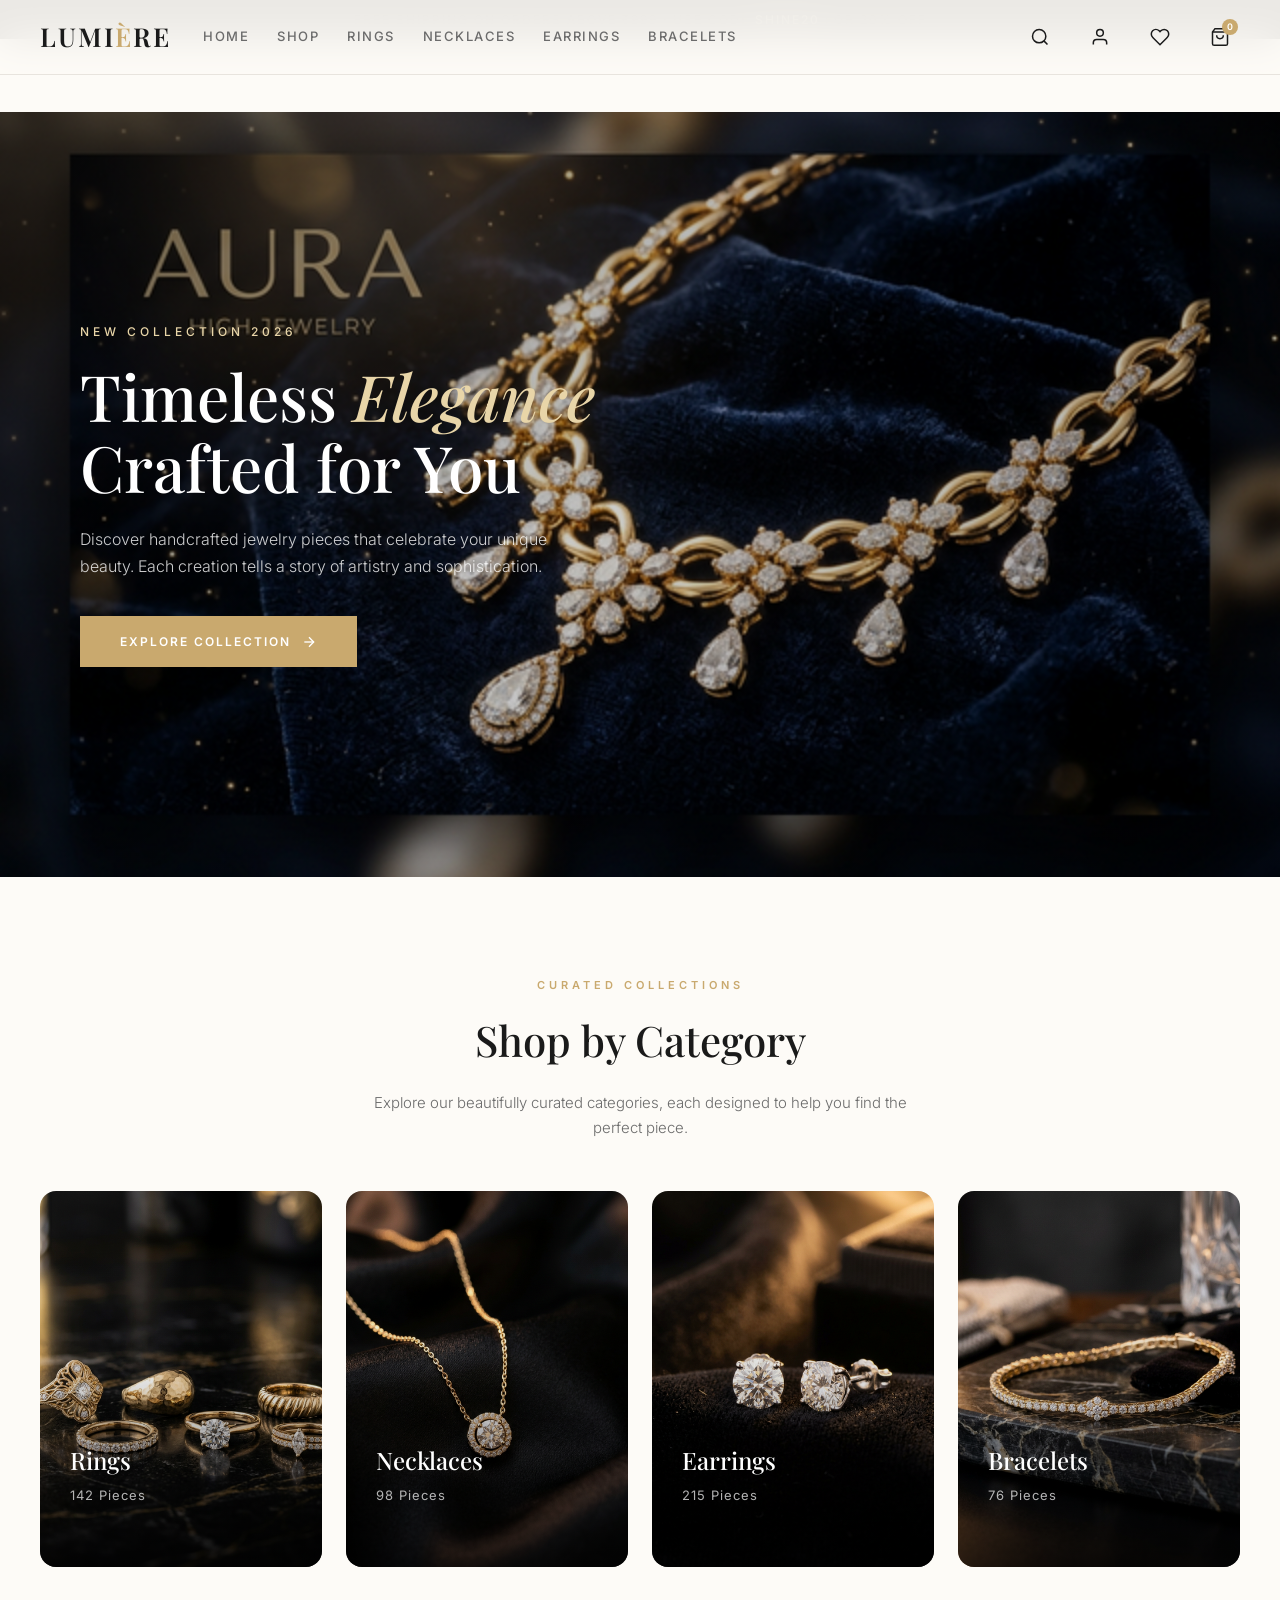
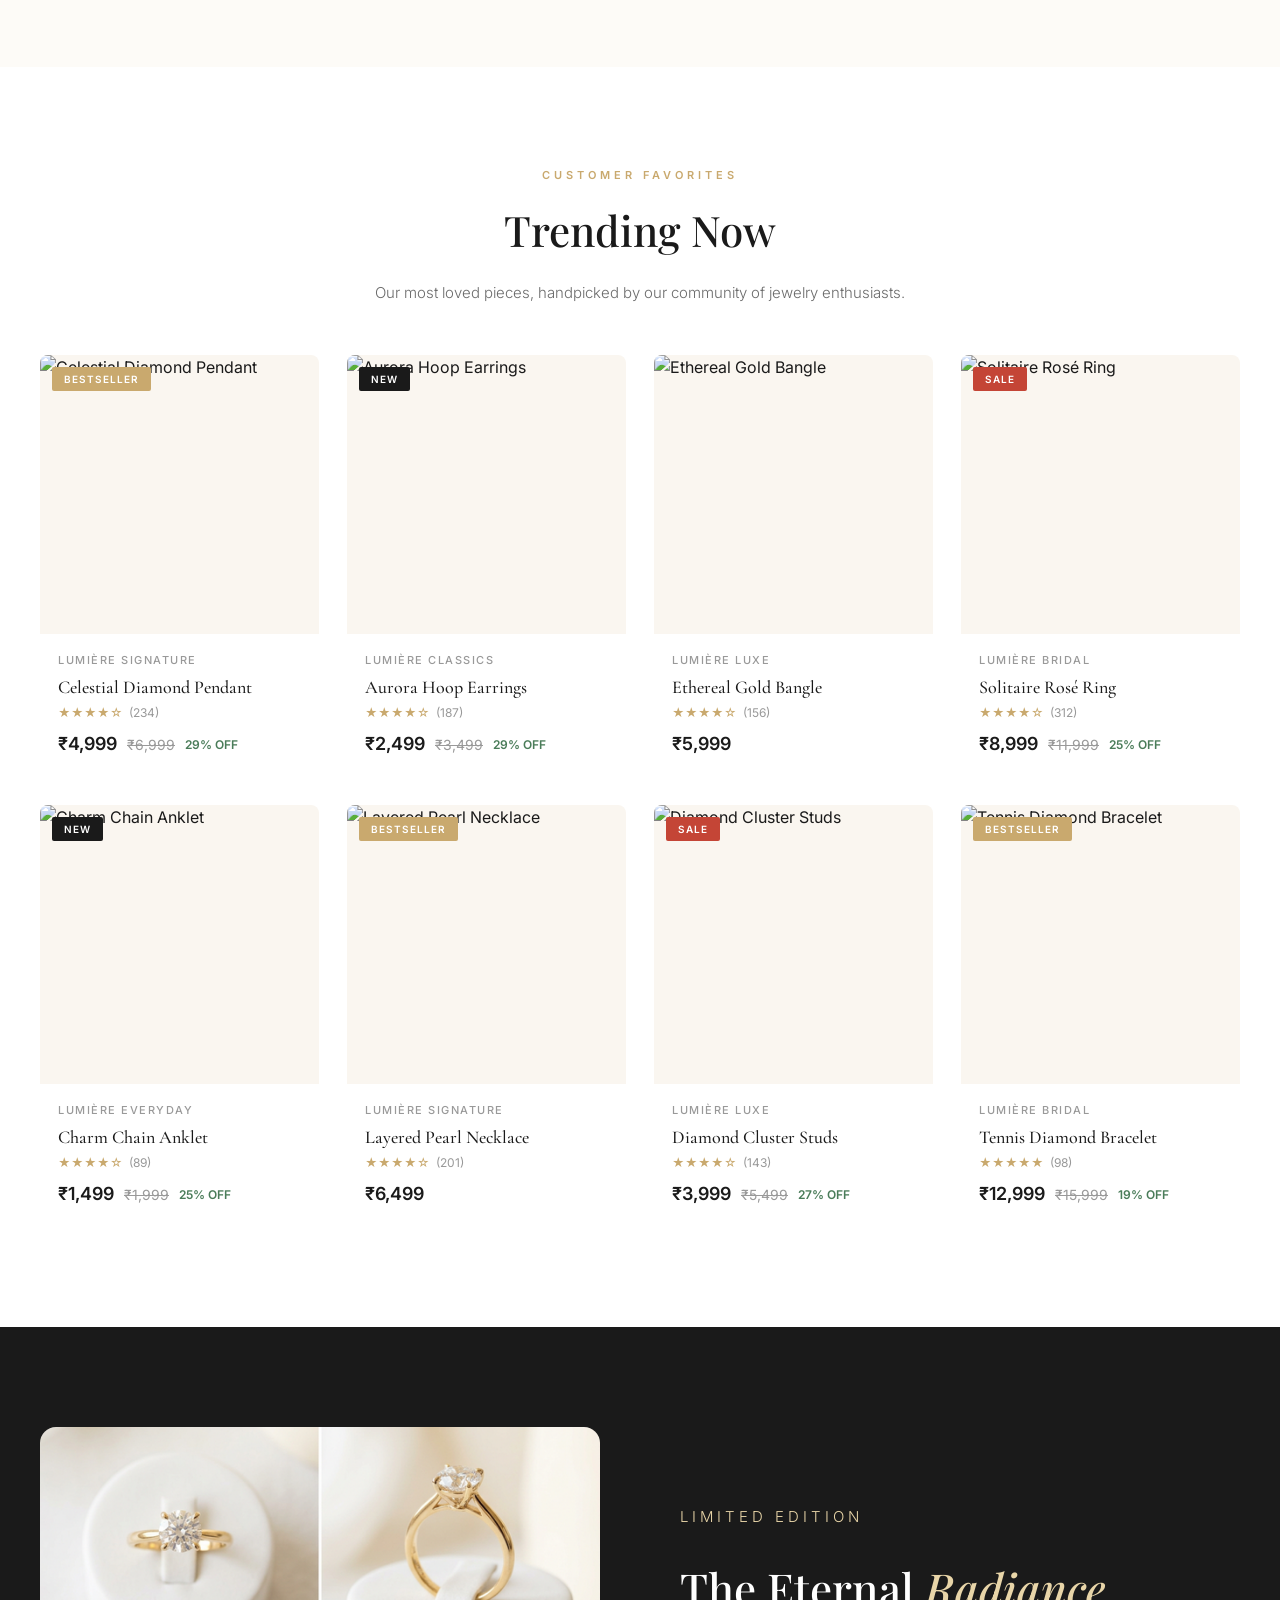
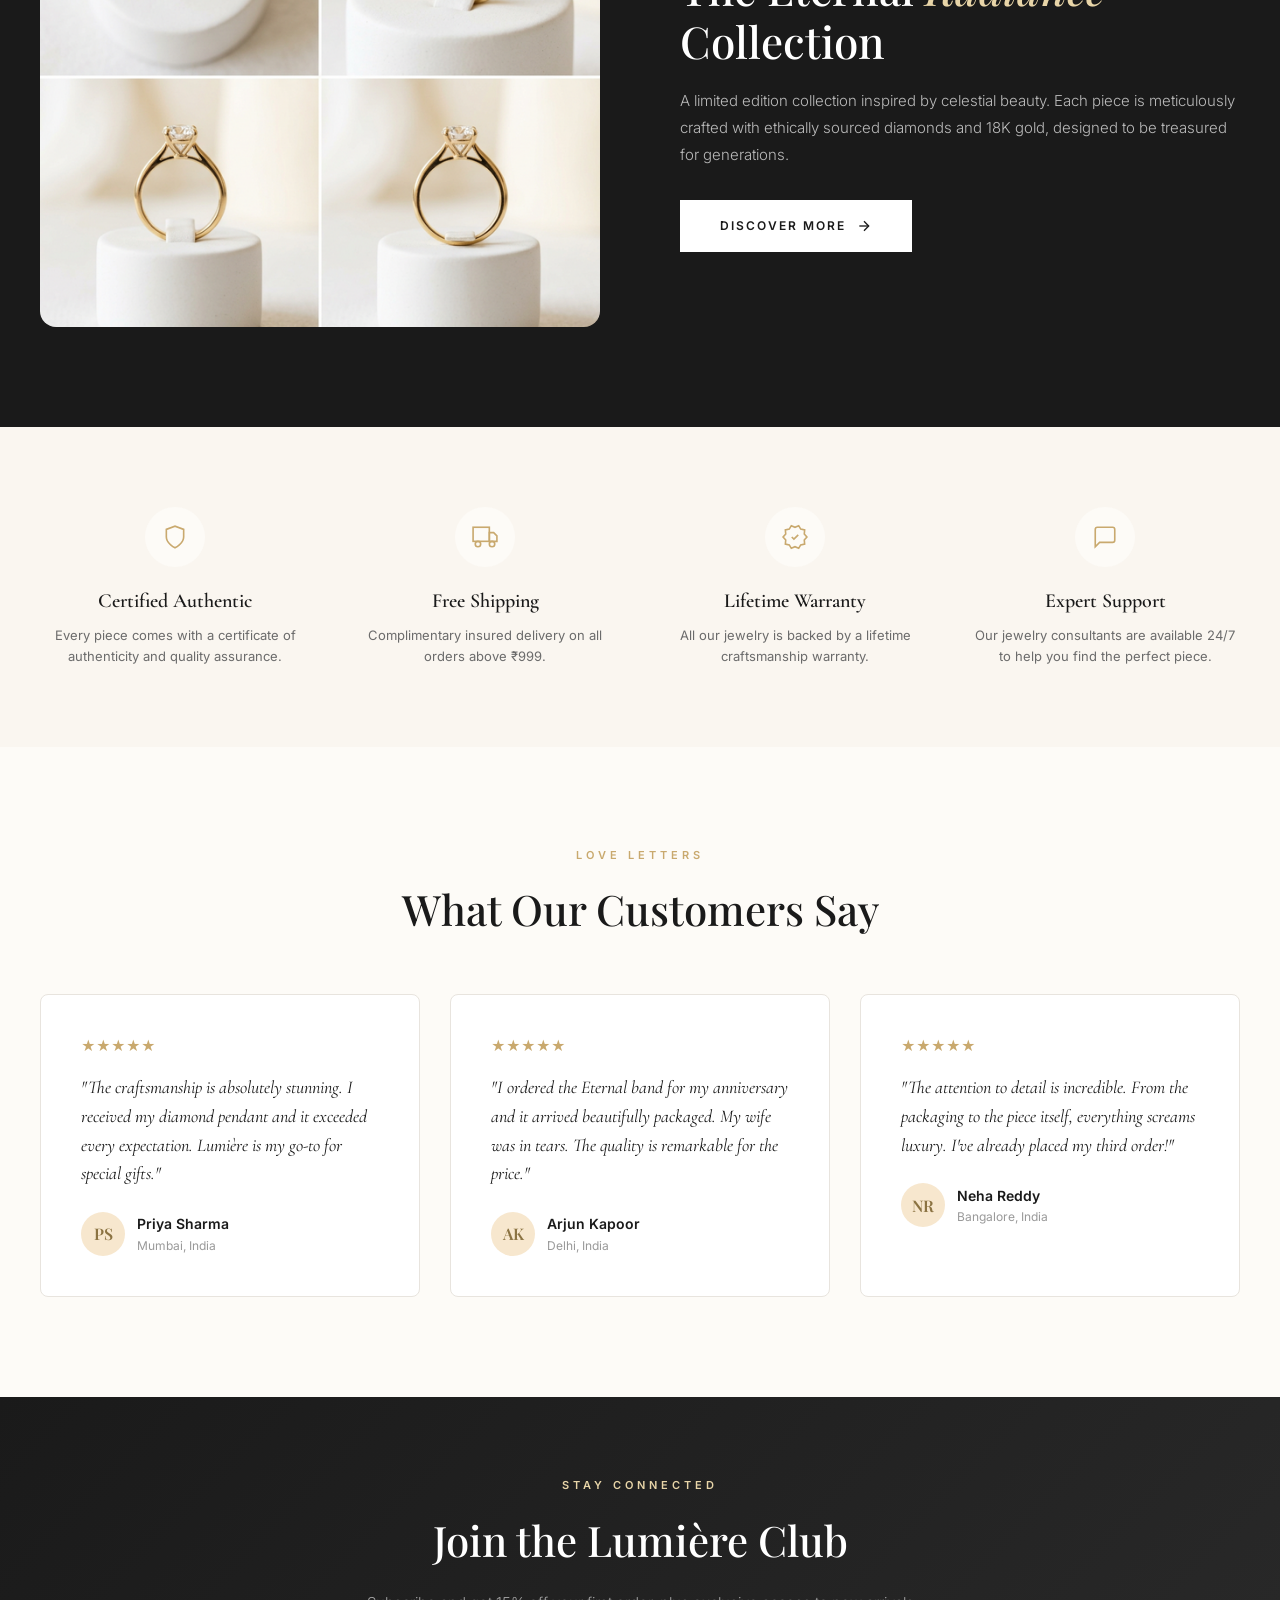
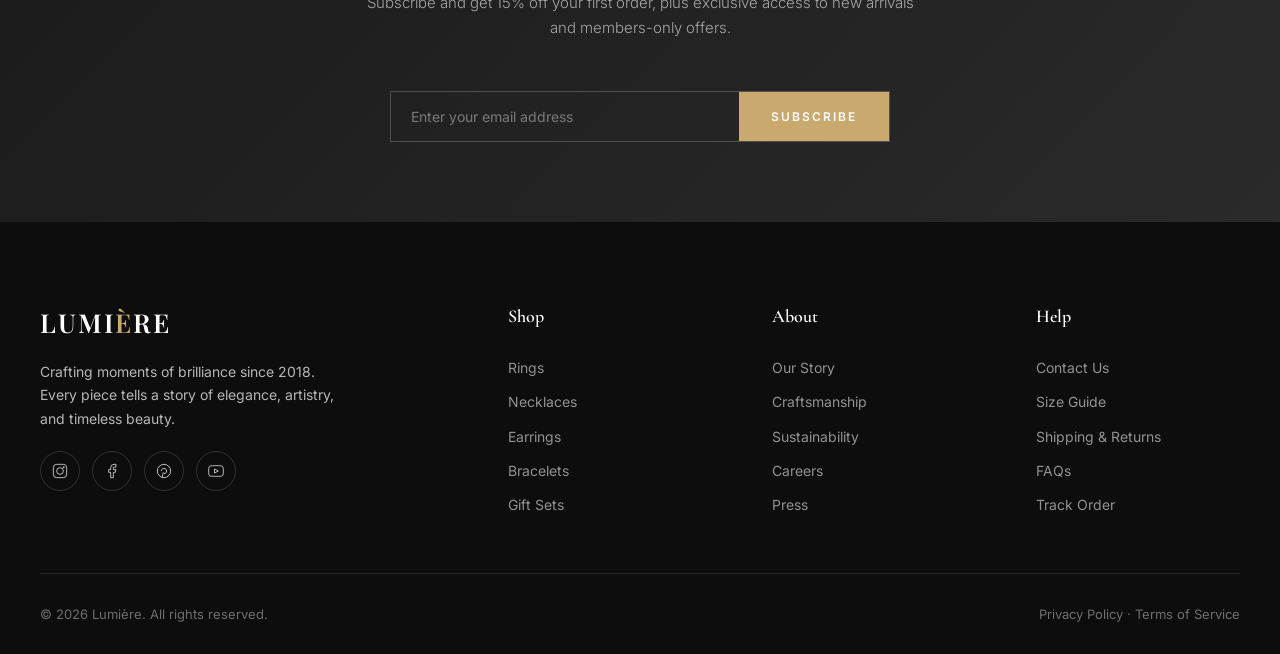
==== commit e3ab639b: "Update index.html" ====
--- a/index.html
+++ b/index.html
@@ -85,7 +85,7 @@
     <!-- Hero Section -->
     <section class="hero" id="hero">
         <div class="hero-bg">
-            <img src="images/hero-banner.png" alt="Luxury diamond necklace on dark velvet">
+            <img src="hero-banner.png" alt="Luxury diamond necklace on dark velvet">
             <div class="hero-overlay"></div>
         </div>
         <div class="hero-content">
@@ -115,7 +115,7 @@
             </div>
             <div class="categories-grid">
                 <a href="category.html?cat=rings" class="category-card">
-                    <img src="images/rings-category.png" alt="Rings Collection">
+                    <img src="rings-category.png" alt="Rings Collection">
                     <div class="category-card-overlay">
                         <h3>Rings</h3>
                         <p>142 Pieces</p>
@@ -123,7 +123,7 @@
                     </div>
                 </a>
                 <a href="category.html?cat=necklaces" class="category-card">
-                    <img src="images/necklace-category.png" alt="Necklaces Collection">
+                    <img src="necklace-category.png" alt="Necklaces Collection">
                     <div class="category-card-overlay">
                         <h3>Necklaces</h3>
                         <p>98 Pieces</p>
@@ -131,7 +131,7 @@
                     </div>
                 </a>
                 <a href="category.html?cat=earrings" class="category-card">
-                    <img src="images/earrings-category.png" alt="Earrings Collection">
+                    <img src="earrings-category.png" alt="Earrings Collection">
                     <div class="category-card-overlay">
                         <h3>Earrings</h3>
                         <p>215 Pieces</p>
@@ -139,7 +139,7 @@
                     </div>
                 </a>
                 <a href="category.html?cat=bracelets" class="category-card">
-                    <img src="images/bracelet-category.png" alt="Bracelets Collection">
+                    <img src="bracelet-category.png" alt="Bracelets Collection">
                     <div class="category-card-overlay">
                         <h3>Bracelets</h3>
                         <p>76 Pieces</p>
@@ -169,7 +169,7 @@
         <div class="container">
             <div class="banner-cta-inner">
                 <div class="banner-cta-img">
-                    <img src="images/product-detail.png" alt="Exclusive Collection">
+                    <img src="product-detail.png" alt="Exclusive Collection">
                 </div>
                 <div class="banner-cta-content">
                     <p class="section-tag">Limited Edition</p>
@@ -377,4 +377,4 @@
     <script src="main.js"></script>
 </body>
 
-</html>+</html>
